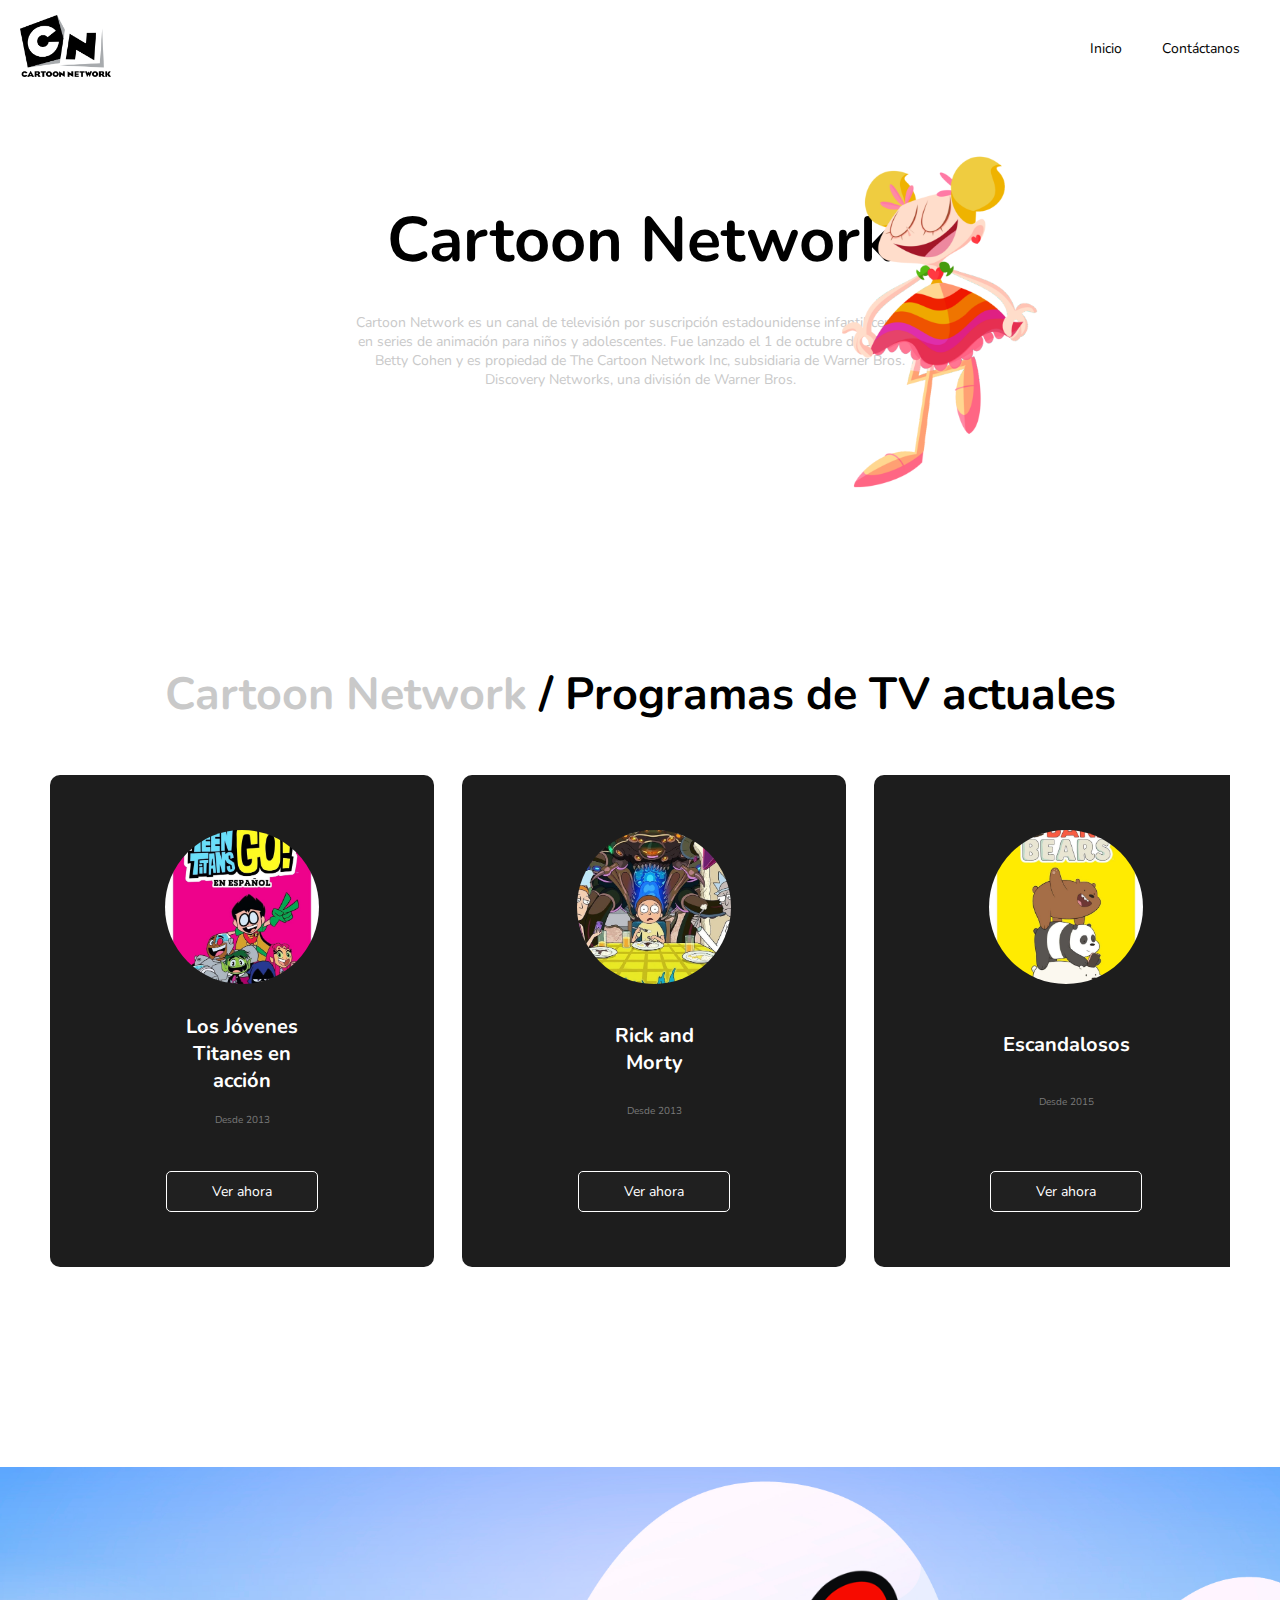
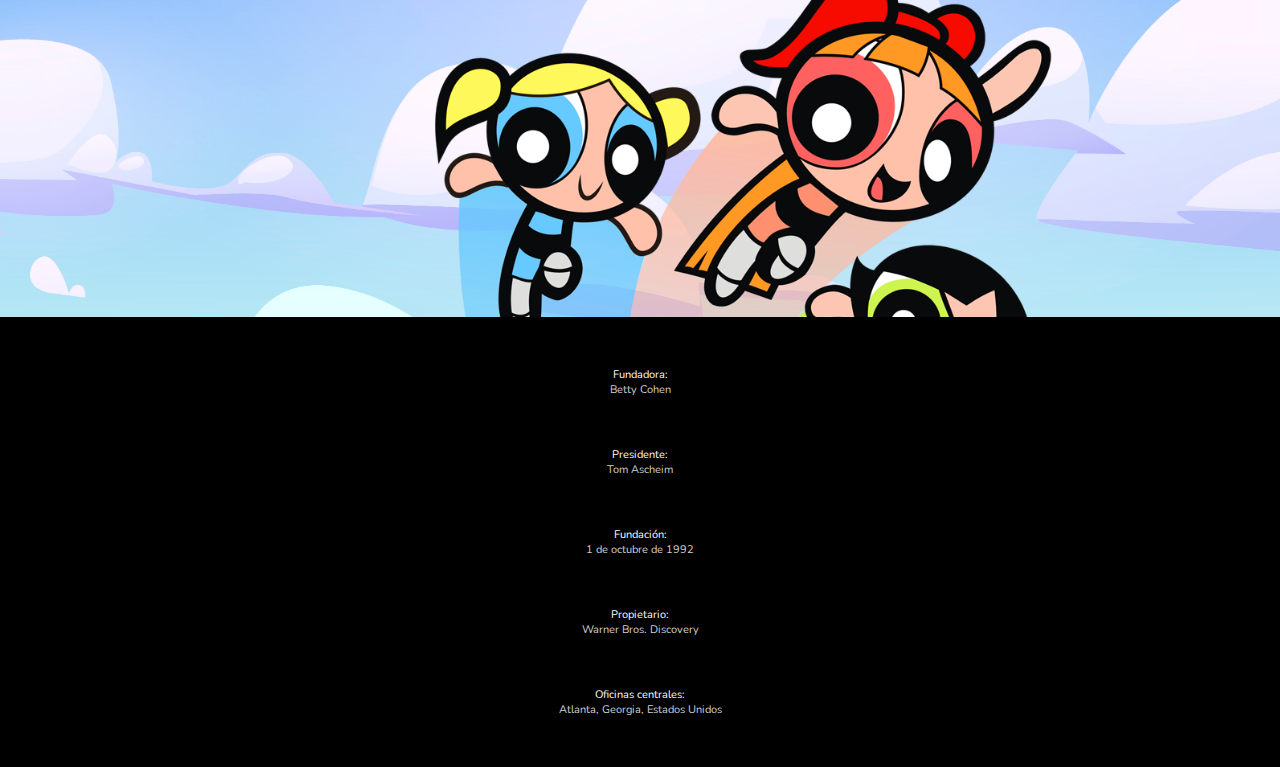
==== index.html @ 0a2f5d98 "first commit" ====
<!DOCTYPE html>
<html lang="en">
	<head>
		<meta charset="UTF-8" />
		<meta http-equiv="X-UA-Compatible" content="IE=edge" />
		<meta name="viewport" content="width=device-width, initial-scale=1.0" />
		<link rel="stylesheet" href="style.css" />
		<title>Cartoon Network</title>
	</head>
	<body>
		<main class="container">
			<nav class="navbar">
				<a href=""
					><img src="./images/cnlogo.png" alt="" class="navbar-logo"
				/></a>
				<ul class="nav-links">
					<li><a href="./index.html">Inicio</a></li>
					<li><a href="./pages/contacto.html">Contáctanos</a></li>
				</ul>
			</nav>
			<header class="header-justify">
				<div class="header-content">
					<h1>Cartoon Network</h1>
					<p>
						Cartoon Network es un canal de televisión por suscripción
						estadounidense infantil centrado en series de animación para niños y
						adolescentes. Fue lanzado el 1 de octubre de 1992 por Betty Cohen y
						es propiedad de The Cartoon Network Inc, subsidiaria de Warner Bros.
						Discovery Networks, una división de Warner Bros.
					</p>
				</div>
				<img
					src="./images/sticker1.png"
					alt=""
					class="header-image"
					aria-hidden="true"
				/>
			</header>
			<section class="events-main">
				<h2><span>Cartoon Network</span> / Programas de TV actuales</h2>
				<article class="events">
					<div class="events-card">
						<img class="img" src="./images/programa1.jfif" alt="" />
						<h4>Los Jóvenes Titanes en acción</h4>
						<p>Desde 2013</p>
						<a href="#" class="btn">Ver ahora</a>
					</div>
					<div class="events-card">
						<img class="img" src="./images/programa2.jfif" alt="" />
						<h4>Rick and Morty</h4>
						<p>Desde 2013</p>
						<a href="#" class="btn">Ver ahora</a>
					</div>

					<div class="events-card">
						<img class="img" src="./images/programa4.jfif" alt="" />
						<h4>Escandalosos</h4>
						<p>Desde 2015</p>
						<a href="#" class="btn">Ver ahora</a>
					</div>
					<div class="events-card">
						<img class="img" src="./images/programa5.jfif" alt="" />
						<h4>Peppa</h4>
						<p>Desde 2004</p>
						<a href="#" class="btn">Ver ahora</a>
					</div>
					<div class="events-card">
						<img class="img" src="./images/programa3.jfif" alt="" />
						<h4>Desafío Champions Sendokai</h4>
						<p>Desde 2013</p>
						<a href="#" class="btn">Ver ahora</a>
					</div>
					<div class="events-card">
						<img class="img" src="./images/programa6.jfif" alt="" />
						<h4>Pollo Robot</h4>
						<p>Desde 2005</p>
						<a href="#" class="btn">Ver ahora</a>
					</div>
					<div class="events-card">
						<img class="img" src="./images/programa7.jfif" alt="" />
						<h4>Thomas & Friends: Trenes a todo vapor</h4>
						<p>Desde 2021</p>
						<a href="#" class="btn">Ver ahora</a>
					</div>
					<div class="events-card">
						<img class="img" src="./images/programa8.jfif" alt="" />
						<h4>Campamento de verano</h4>
						<p>Desde 2008</p>
						<a href="#" class="btn">Ver ahora</a>
					</div>
				</article>
			</section>
			<section class="footer">
				<img src="./images/sticker3.png" alt="" class="footer-image" />
				<article class="footer-content">
					<a href="#">Fundadora: <br /><span>Betty Cohen</span></a>
					<a href="#">Presidente: <br /><span>Tom Ascheim</span></a>
					<a href="#">Fundación: <br /><span>1 de octubre de 1992</span></a>
					<a href="#">Propietario: <br /><span>Warner Bros. Discovery</span></a>
					<a href="#"
						>Oficinas centrales: <br /><span
							>Atlanta, Georgia, Estados Unidos</span
						></a
					>
				</article>
			</section>
		</main>
	</body>
</html>
---- style.css ----
@import url("https://fonts.googleapis.com/css2?family=Nunito:ital,wght@1,700&display=swap");

* {
	margin: 0;
	padding: 0;
	box-sizing: border-box;
	font-family: "Nunito", sans-serif;
	font-size: 14px;
	color: black;
}

a {
	text-decoration: none;
}

ul {
	list-style: none;
}

body {
	min-height: 100vh;
}
.container {
	display: flex;
	flex-direction: column;
	gap: 50px;
}
.navbar {
	display: flex;
	align-items: center;
	justify-content: space-between;
	padding: 15px 20px 15px 20px;
	position: sticky;
	top: 0;
	background-color: white;
	z-index: 1000;
}
.navbar-logo {
	width: 6.5rem;
}
.nav-links {
	text-decoration: none;
	display: flex;
	align-items: center;
}
.nav-links li {
	margin: 0 20px;
}

.header-justify {
	display: flex;
	flex-direction: column;
	padding-left: 350px;
	padding-right: 350px;
	padding-bottom: 225px;
	position: relative;
}
.header-content {
	text-align: center;
}
.header-image {
	position: absolute;
	width: 15rem;
	right: 235px;
}
.header-image2 {
	position: absolute;
	width: 25rem;
	left: 175px;
	bottom: 30px;
}

.header-content h1 {
	font-size: 7vmin;
	margin-top: 50px;
	margin-bottom: 30px;
}
.header-content p {
	color: rgb(201, 201, 201);
}
.events {
	display: grid;
	grid-auto-flow: column;
	gap: 2rem;
	position: relative;
	overflow-x: scroll;
	padding-top: 50px;
	padding-bottom: 25px;
}
.events-main {
	text-align: center;
	padding-left: 50px;
	padding-right: 50px;
	padding-bottom: 125px;
}
.events-main span {
	color: rgb(201, 201, 201);
	font-size: 45px;
}
.events-main h2 {
	color: black;
	font-size: 45px;
}
.events::-webkit-scrollbar {
	width: 7px;
	height: 7px;
}

.events::-webkit-scrollbar-thumb {
	background: black;
	border-radius: 10px;
}
.events-card {
	display: flex;
	flex-direction: column;
	align-items: center;
	text-align: center;
	justify-content: space-between;
	gap: 10px;
	text-align: center;
	padding: 55px 115px 55px 115px;
	border-radius: 10px;
	background-color: rgb(29, 29, 29);
}
.img {
	object-fit: cover;
	height: 11rem;
	width: 11rem;
	border-radius: 50rem;
}

.events-card h4 {
	color: white;
	font-size: 20px;
	padding-left: 10px;
	padding-right: 10px;
	padding-top: 10px;
}
.events-card p {
	font-size: 10px;
	padding-left: 10px;
	padding-right: 10px;
	color: rgb(122, 122, 122);
}

.btn {
	padding-left: 45px;
	padding-right: 45px;
	padding-top: 10px;
	padding-bottom: 10px;
	margin-top: 25px;
	background-color: rgb(32, 32, 32);
	border: 1px solid white;
	color: white;
	border-radius: 5px;
}
.footer {
	height: 100vh;
	background-image: url("./images/4145.jpg");
	background-position: center;
	background-size: cover;
	background-repeat: no-repeat;
	display: flex;
	flex-direction: row;
	align-items: flex-end;
	justify-content: space-around;
	position: relative;
}

.footer-image {
	position: absolute;
	width: 45rem;
	left: 435px;
	bottom: 155px;
}

.footer-content {
	width: 100%;
	padding: 50px 50px 50px 50px;
	margin: 0;
	background: black;
	text-align: center;
	z-index: 199;
	display: flex;
	flex-direction: column;
	justify-content: space-between;
	gap: 50px;
}

.footer-content a {
	color: white;
	text-decoration: none;
	font-size: 11px;
}

.footer-content span {
	color: #d1d1d1;
	font-size: 11px;
}
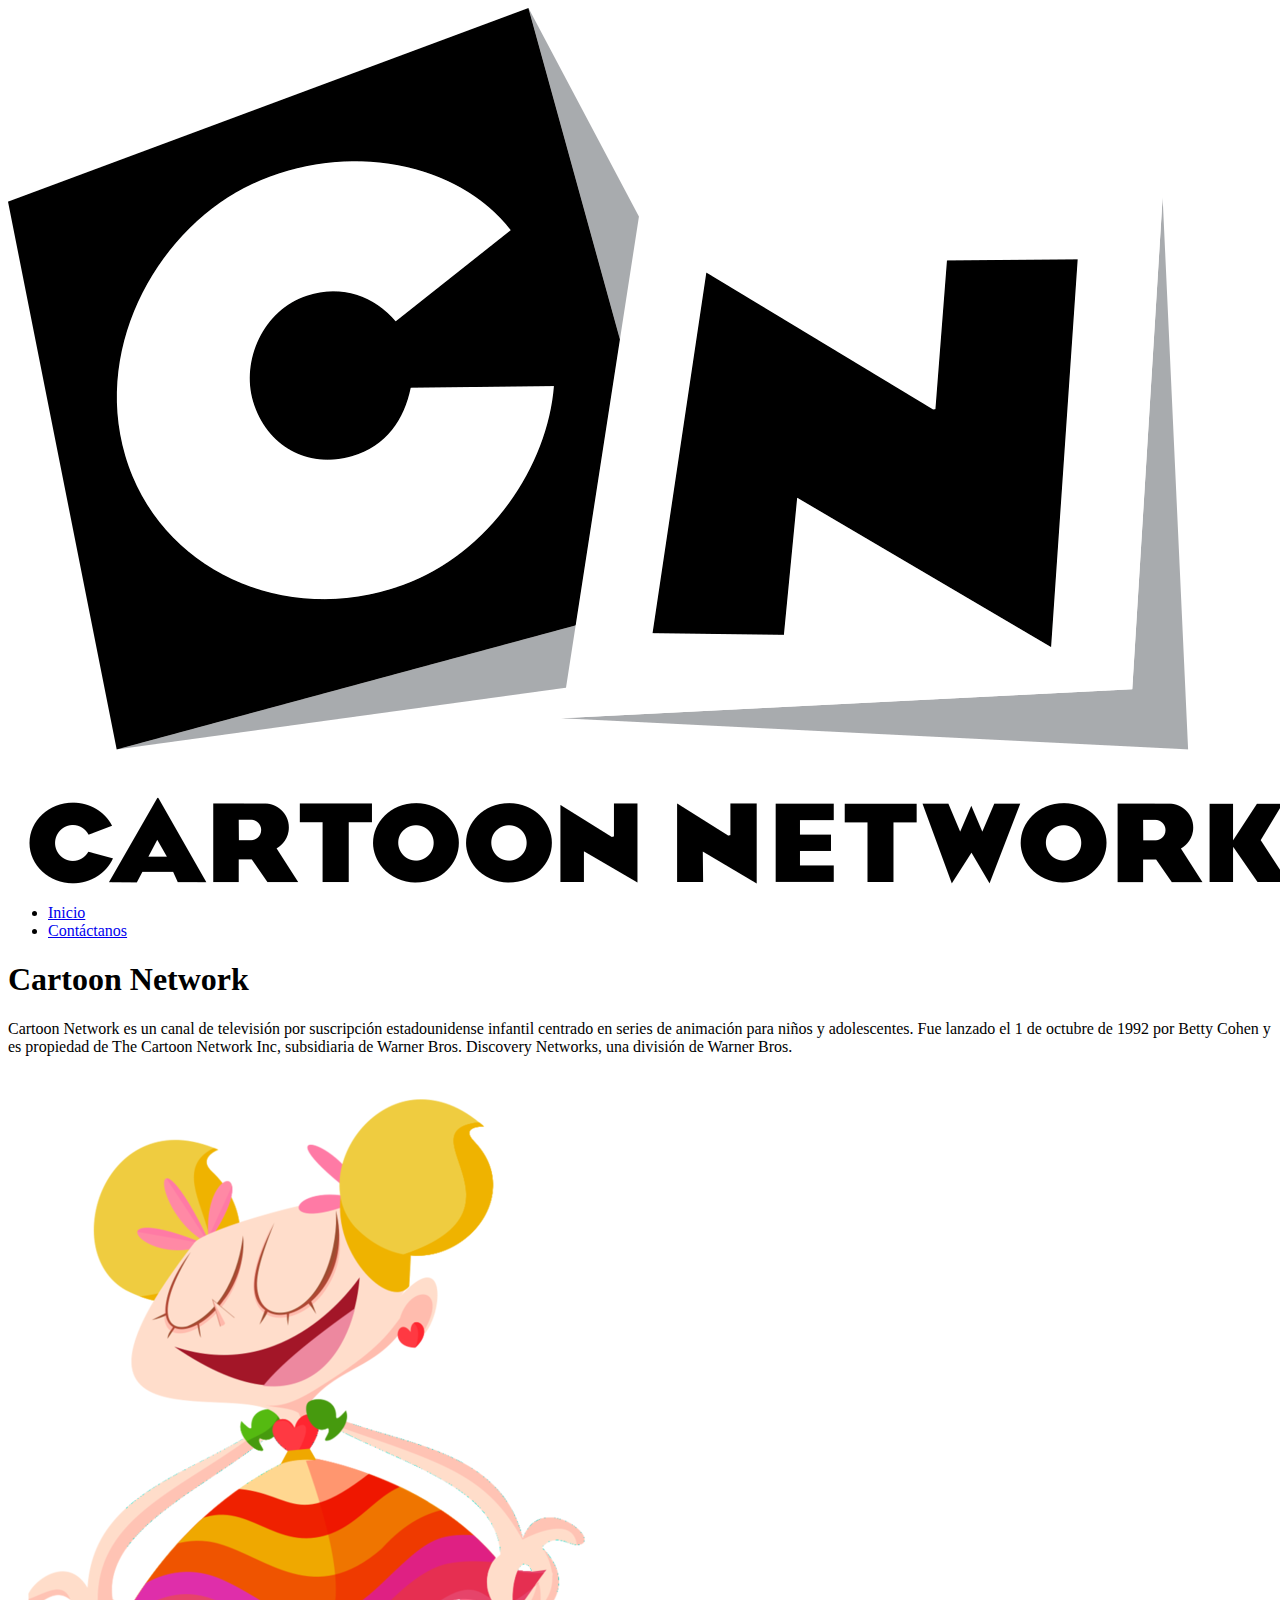
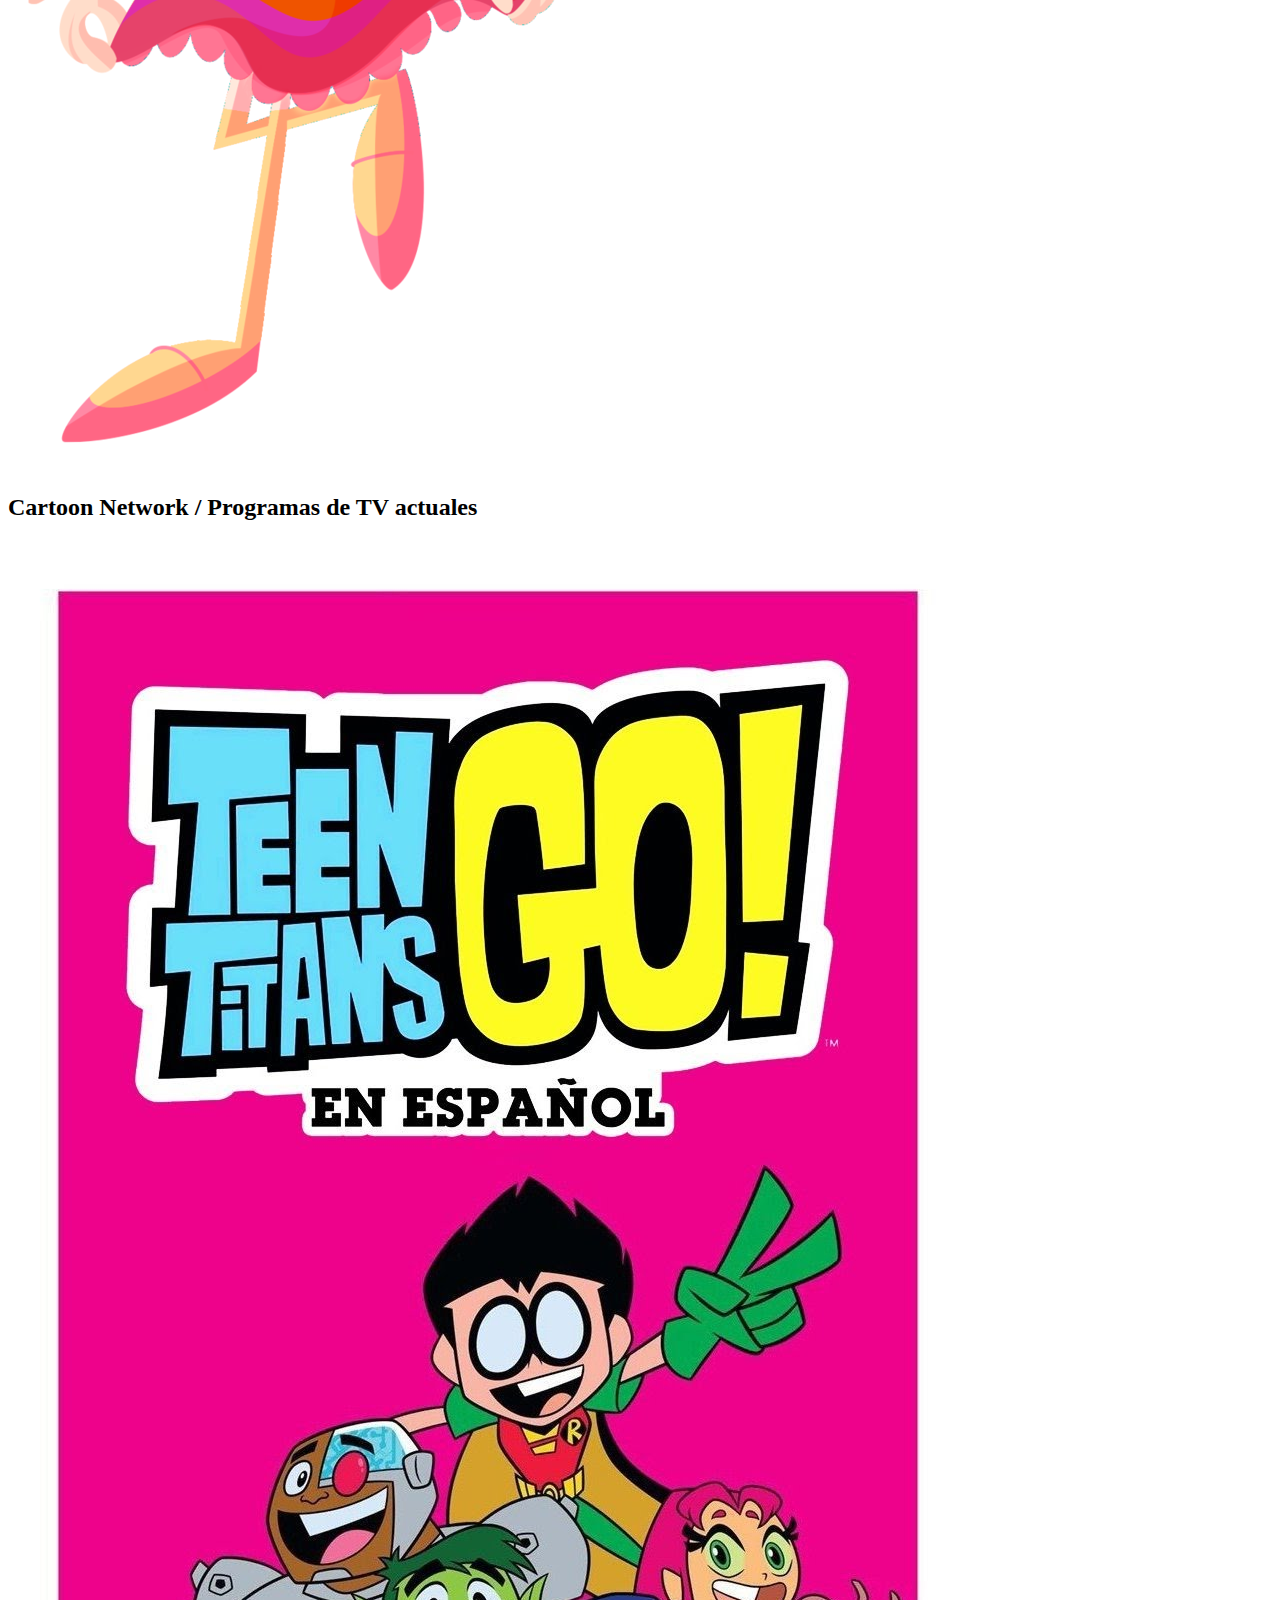
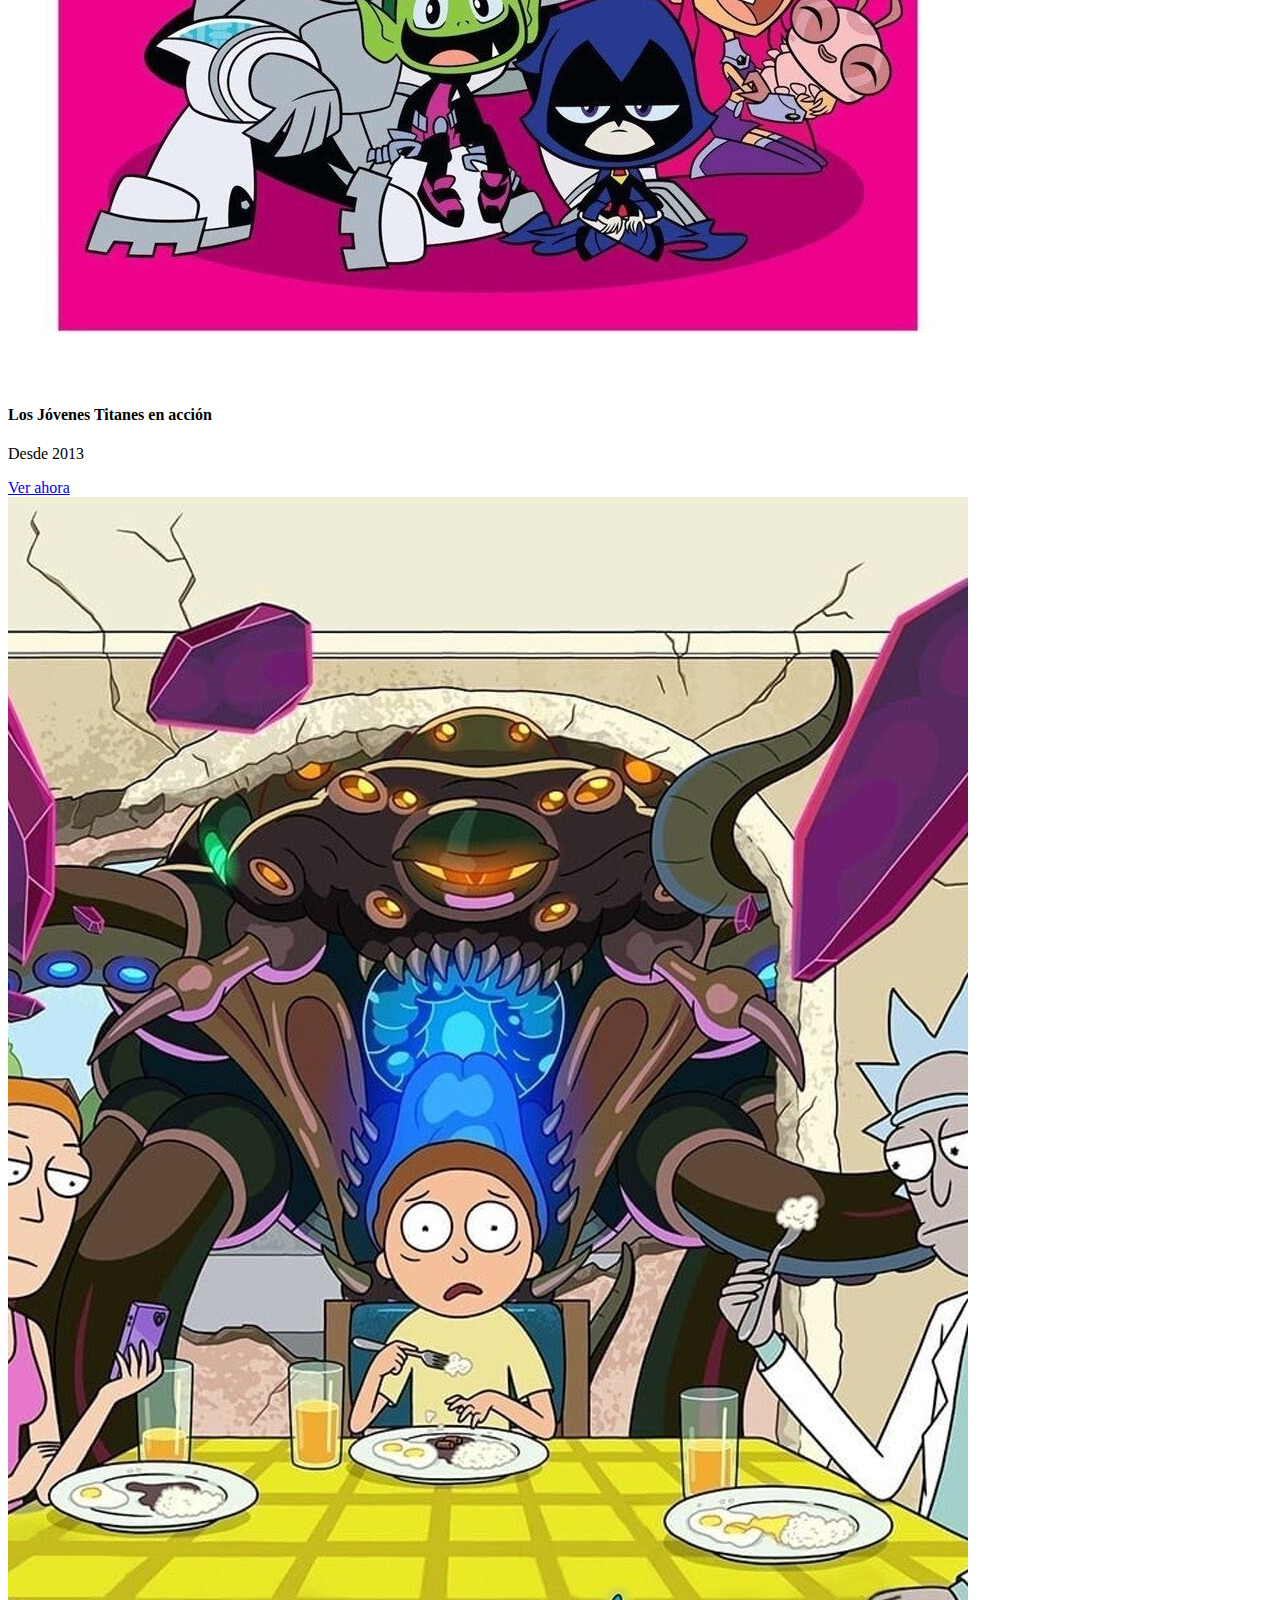
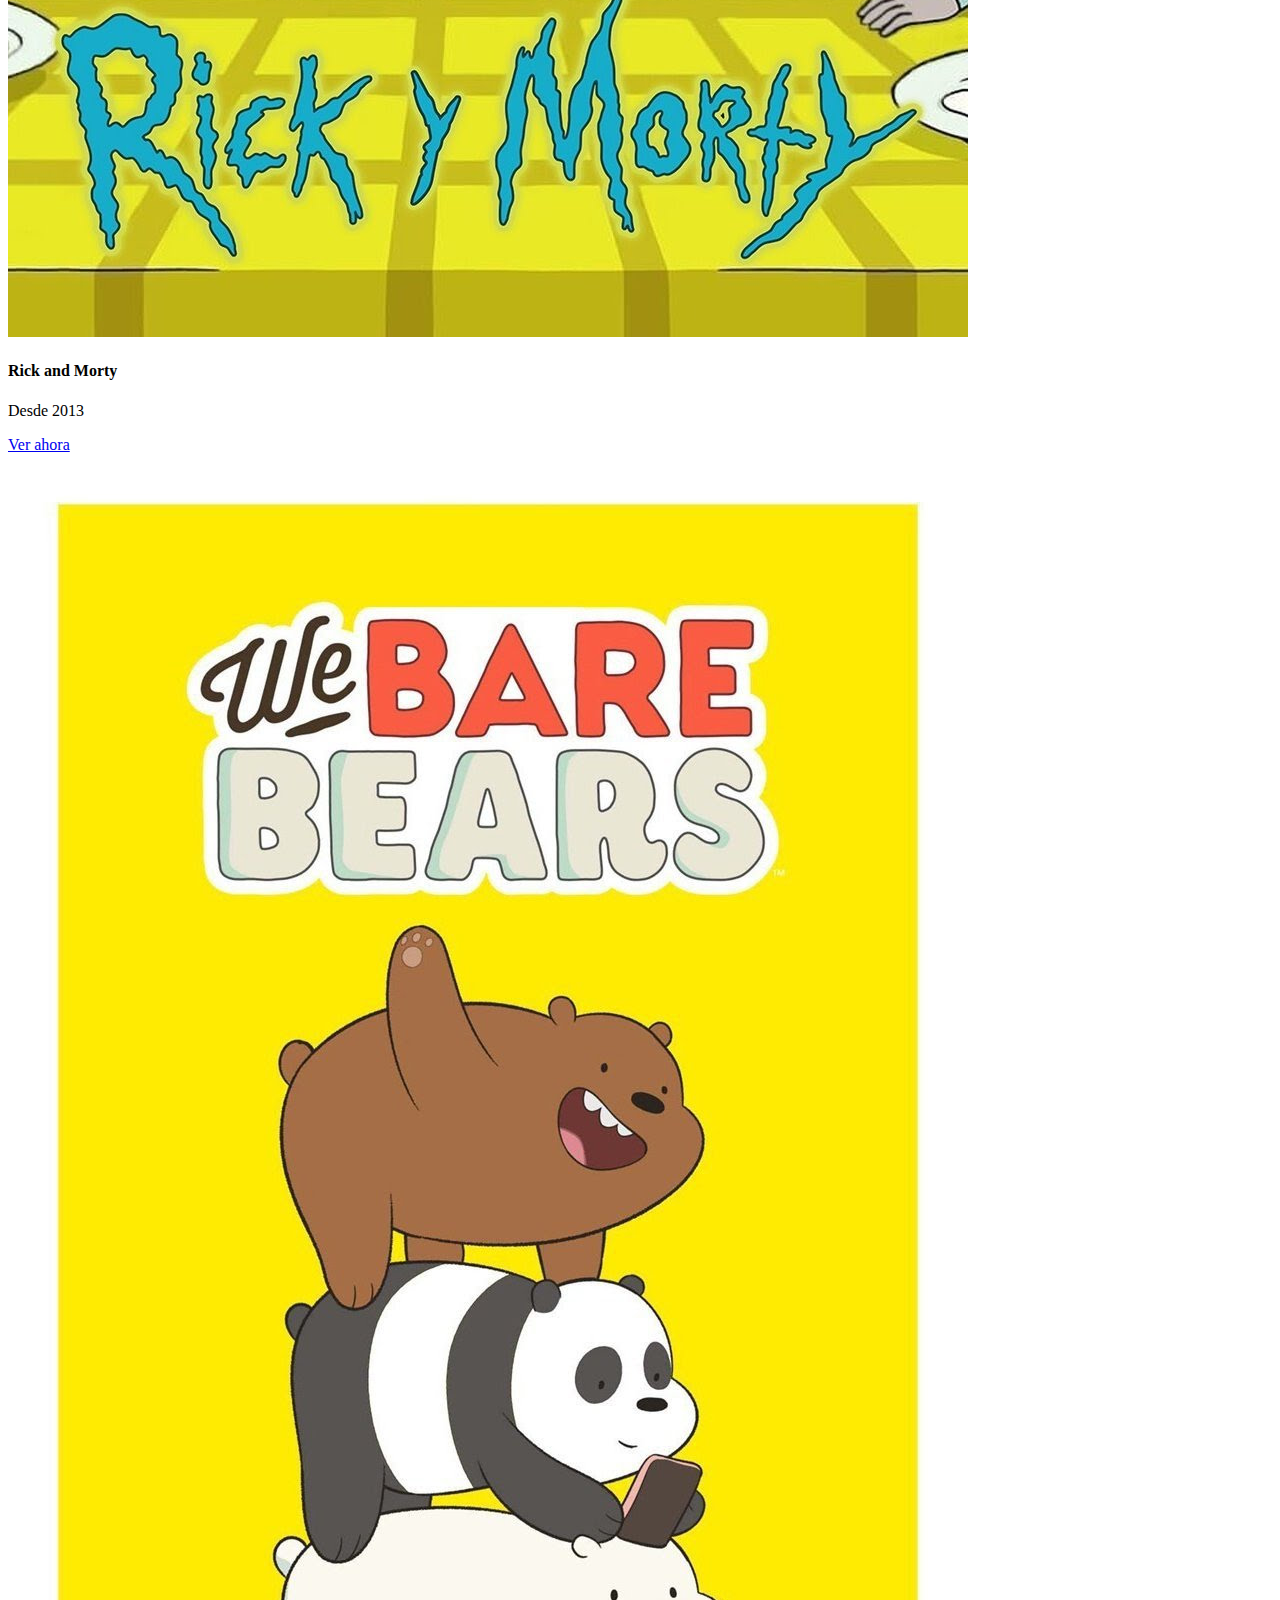
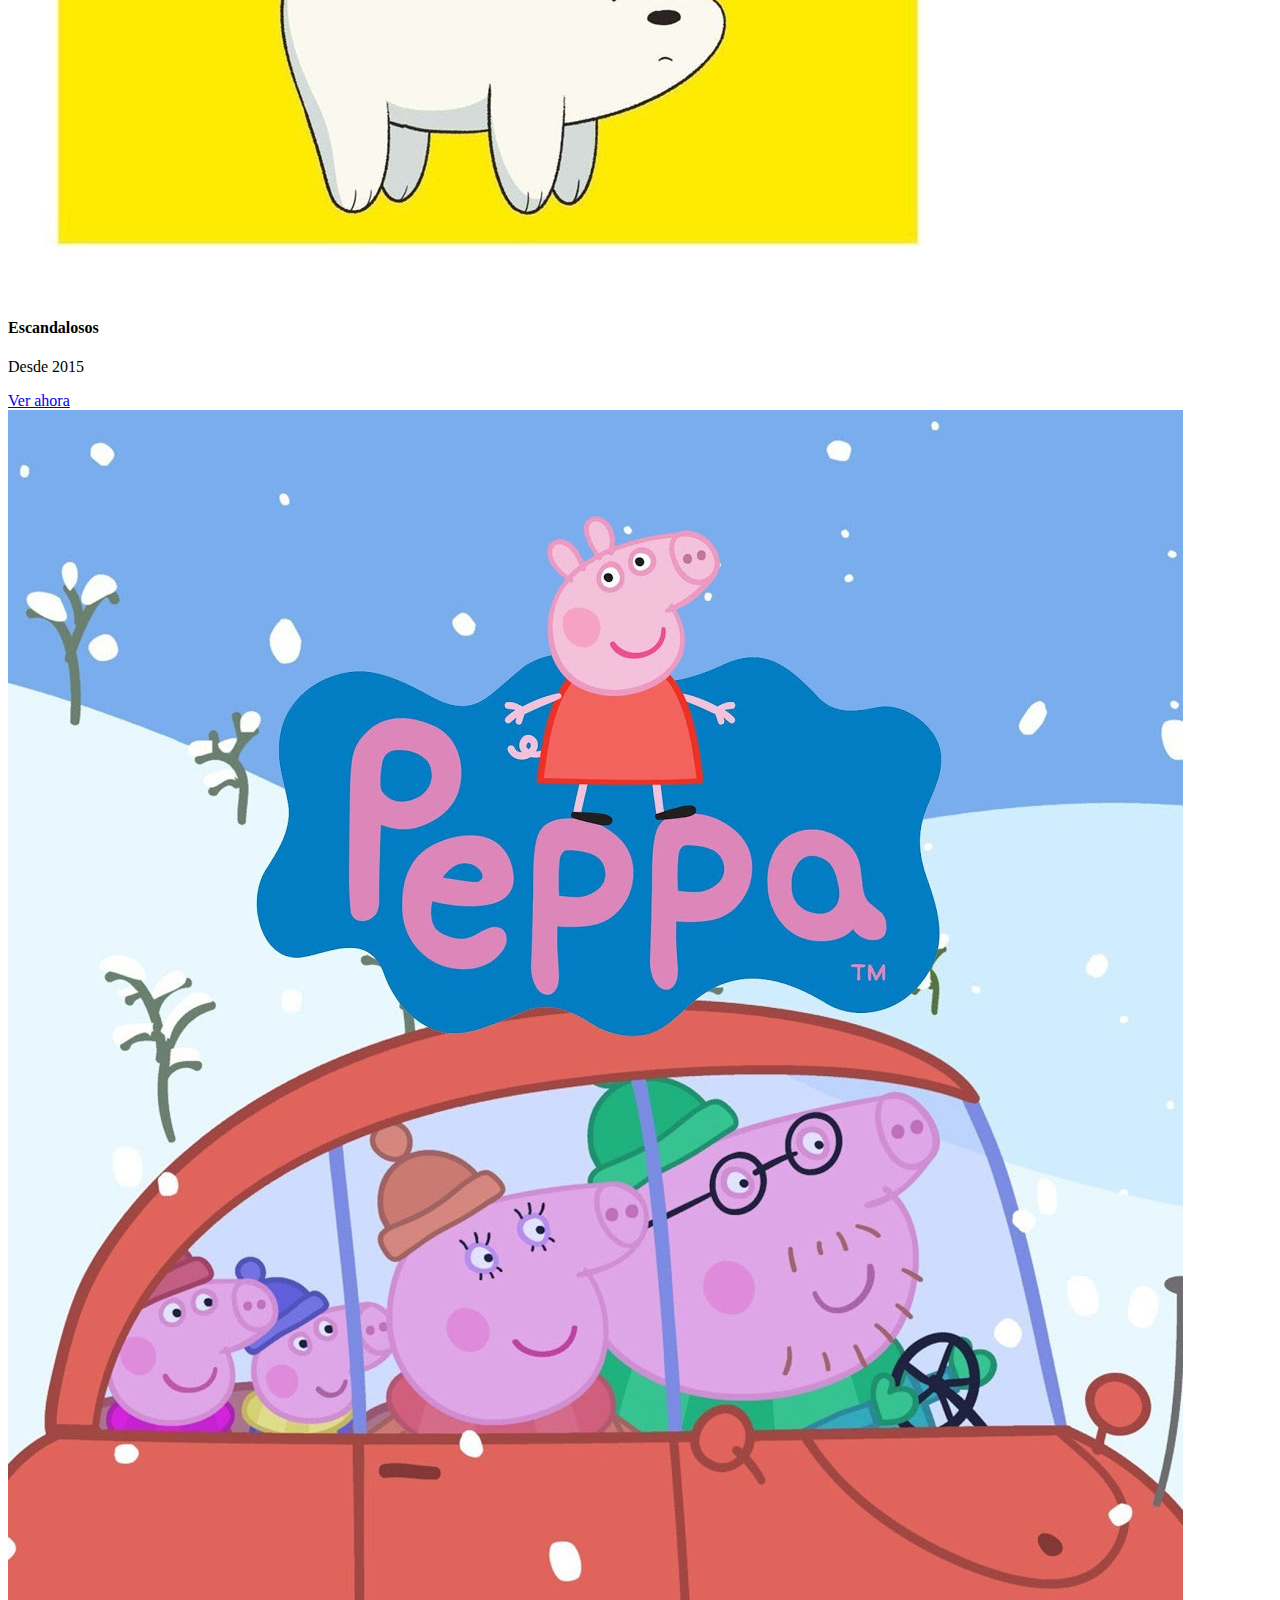
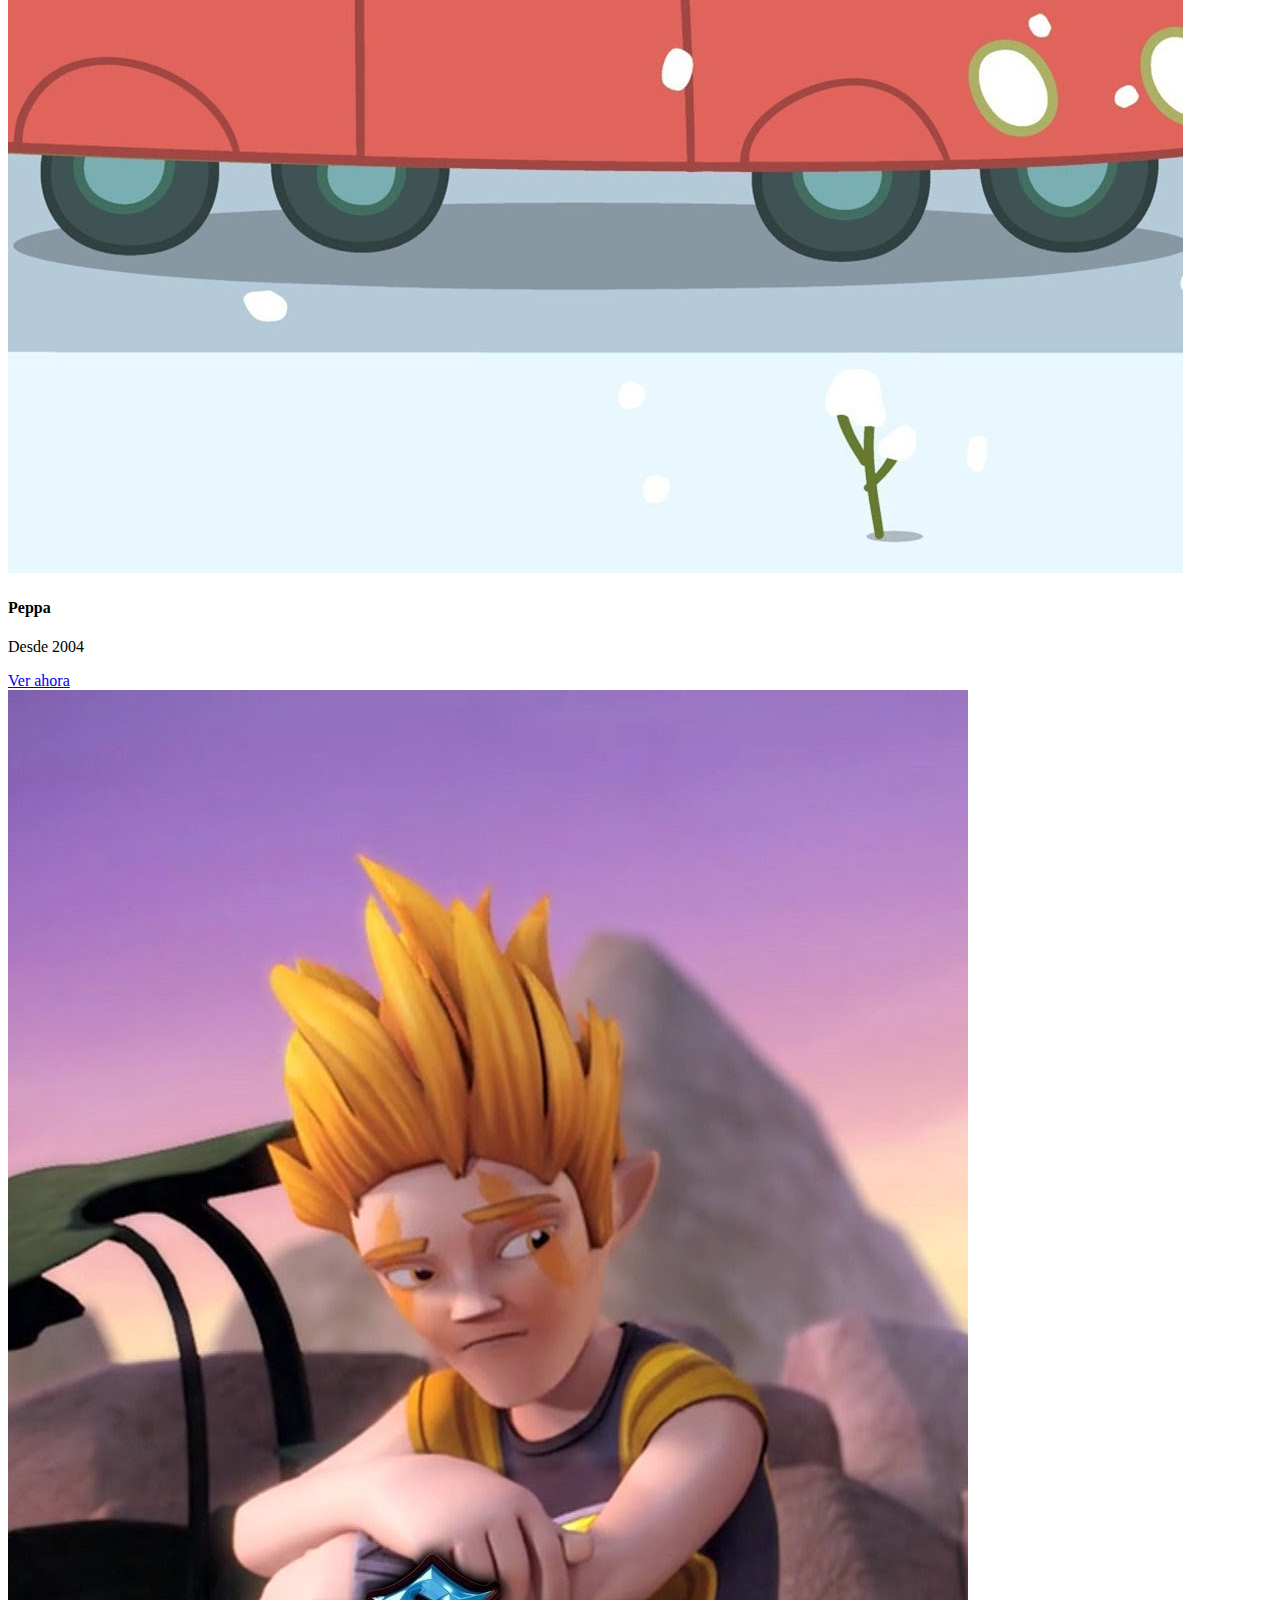
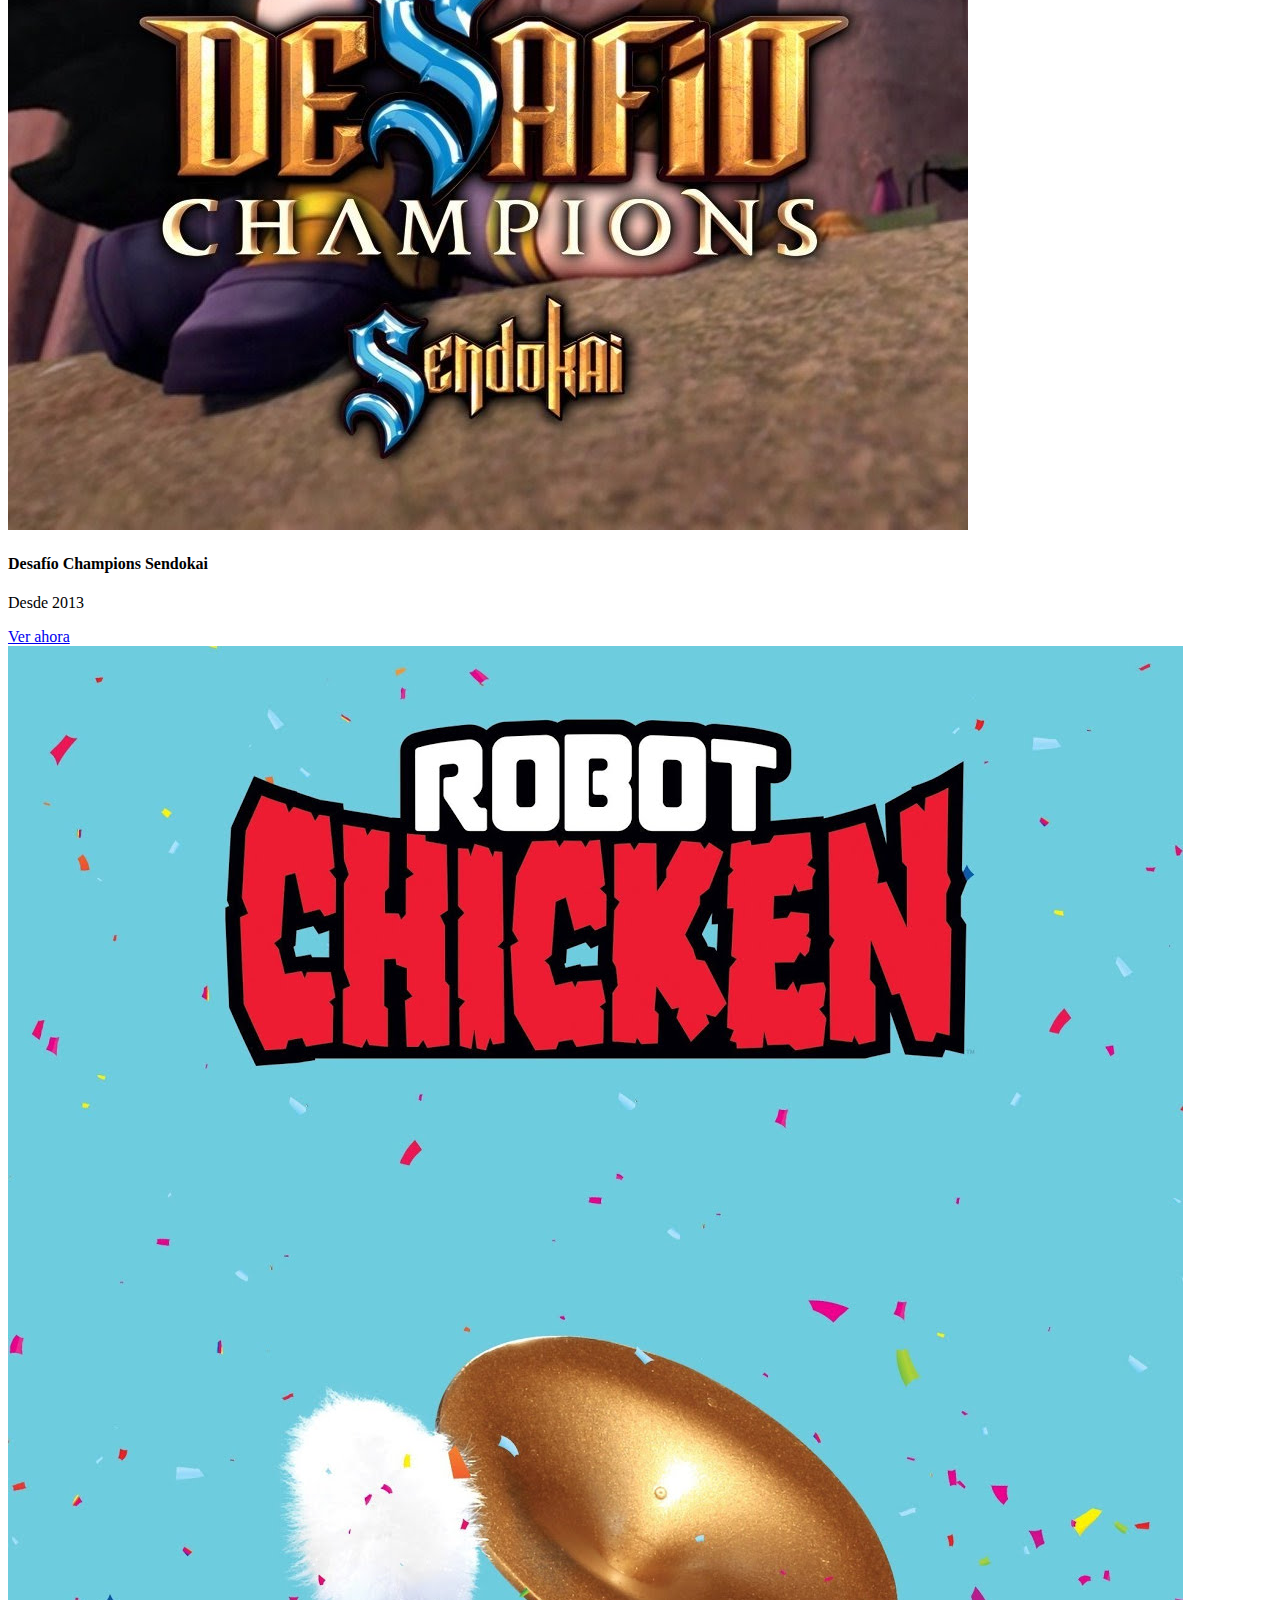
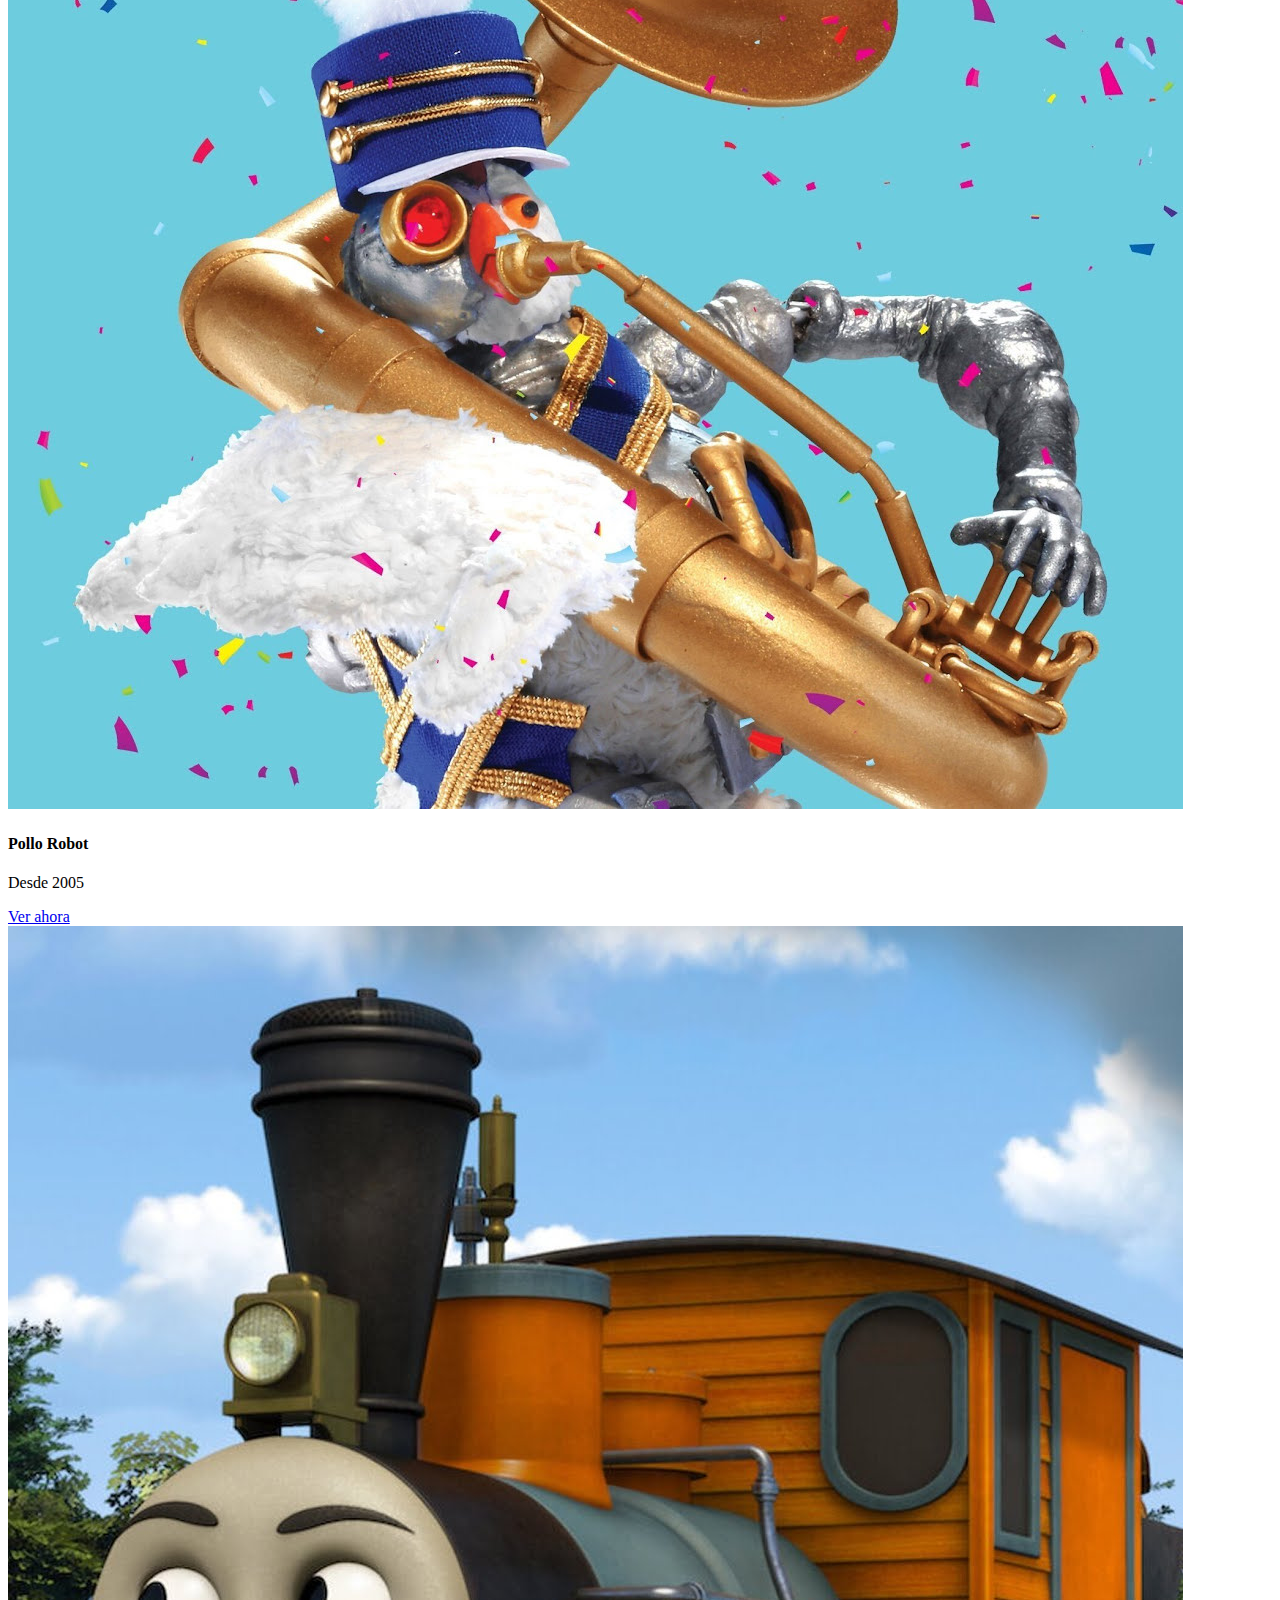
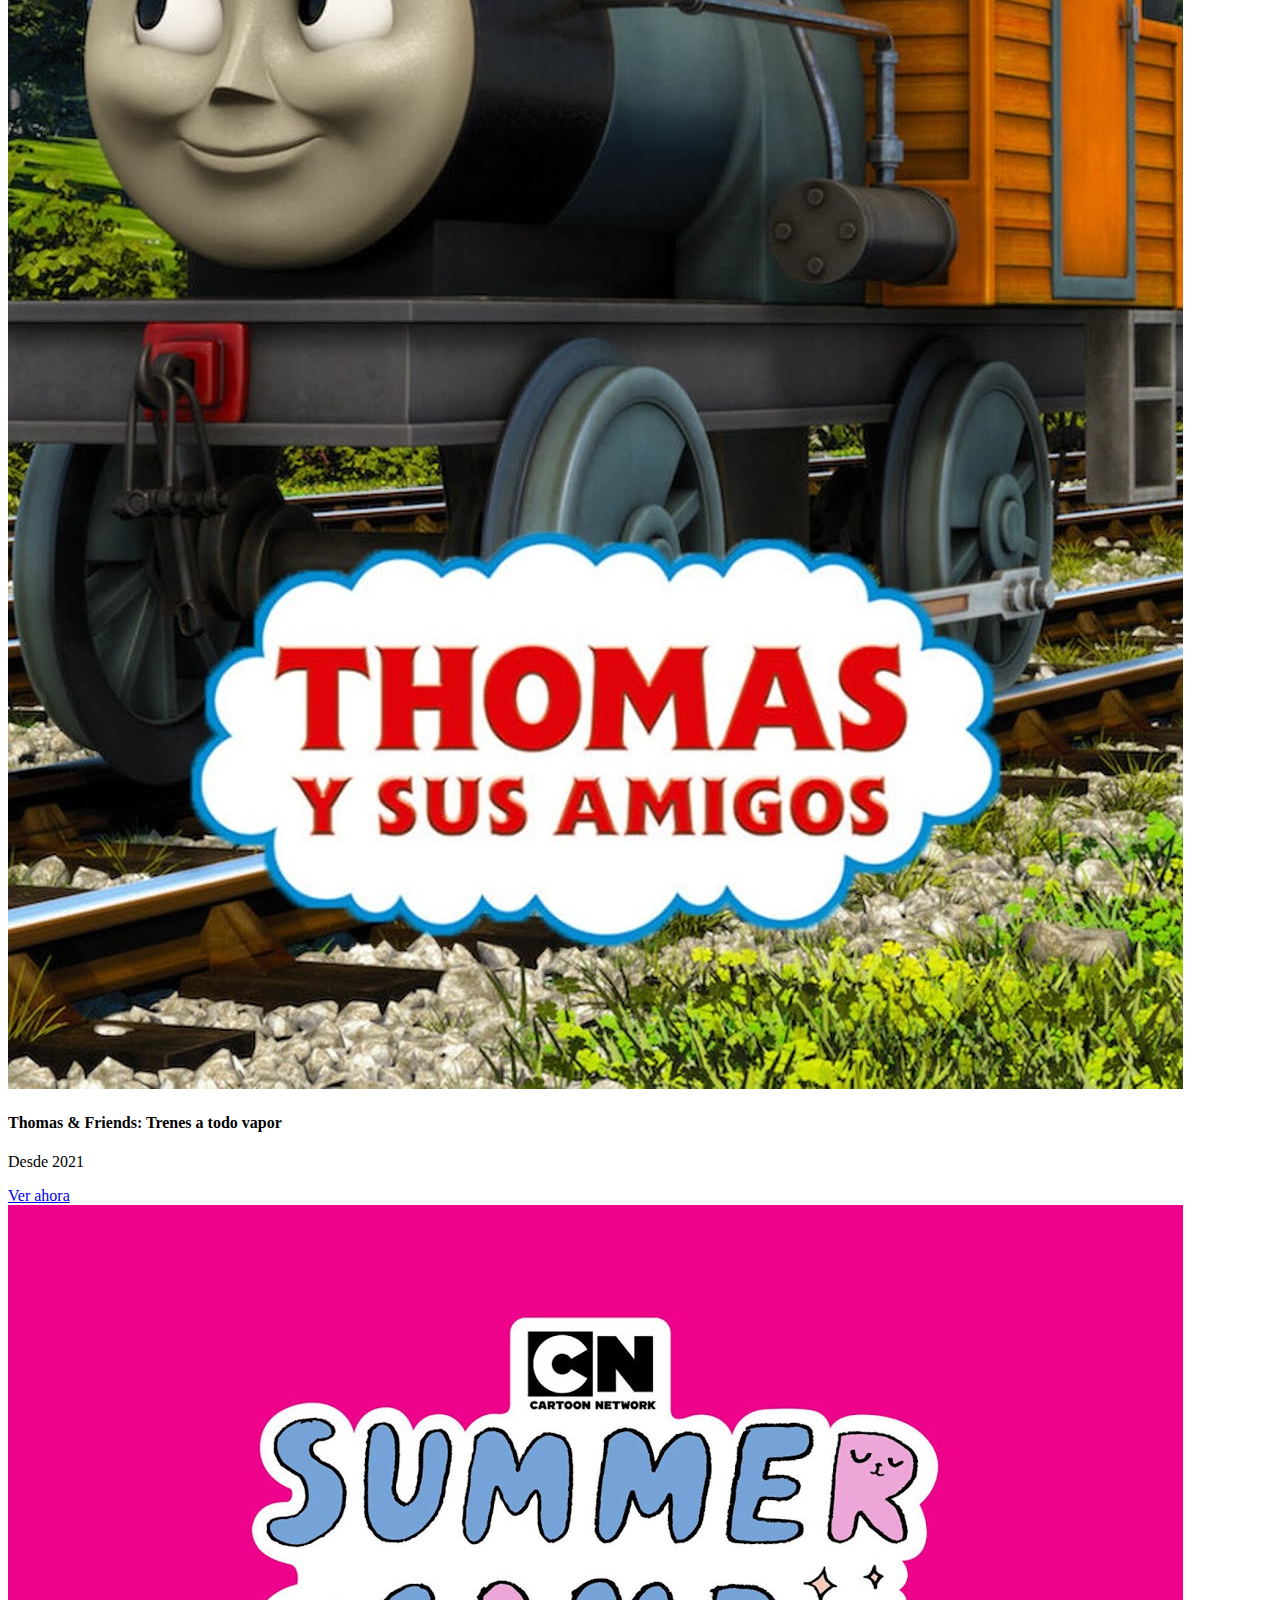
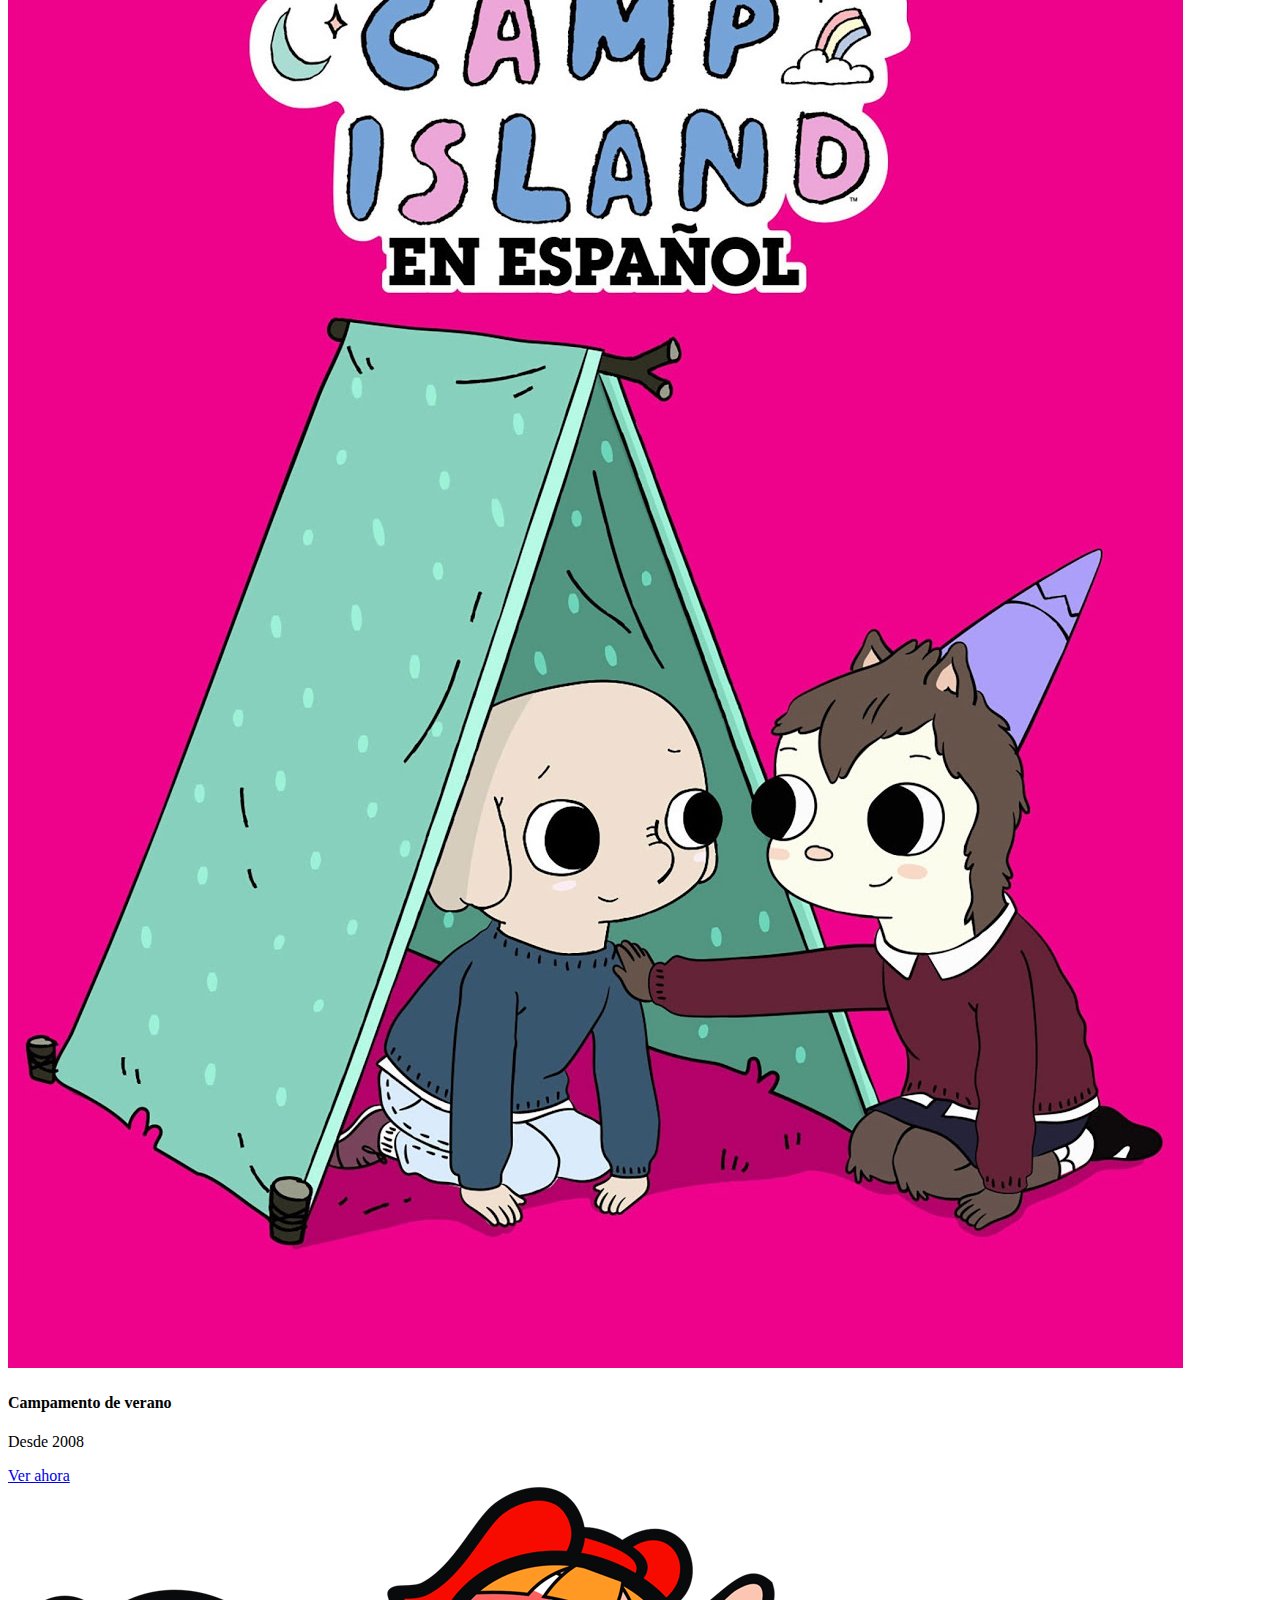
==== commit e47c7da6: "index" ====
--- a/index.html
+++ b/index.html
@@ -4,7 +4,6 @@
 		<meta charset="UTF-8" />
 		<meta http-equiv="X-UA-Compatible" content="IE=edge" />
 		<meta name="viewport" content="width=device-width, initial-scale=1.0" />
-		<link rel="stylesheet" href="style.css" />
 		<title>Cartoon Network</title>
 	</head>
 	<body>
